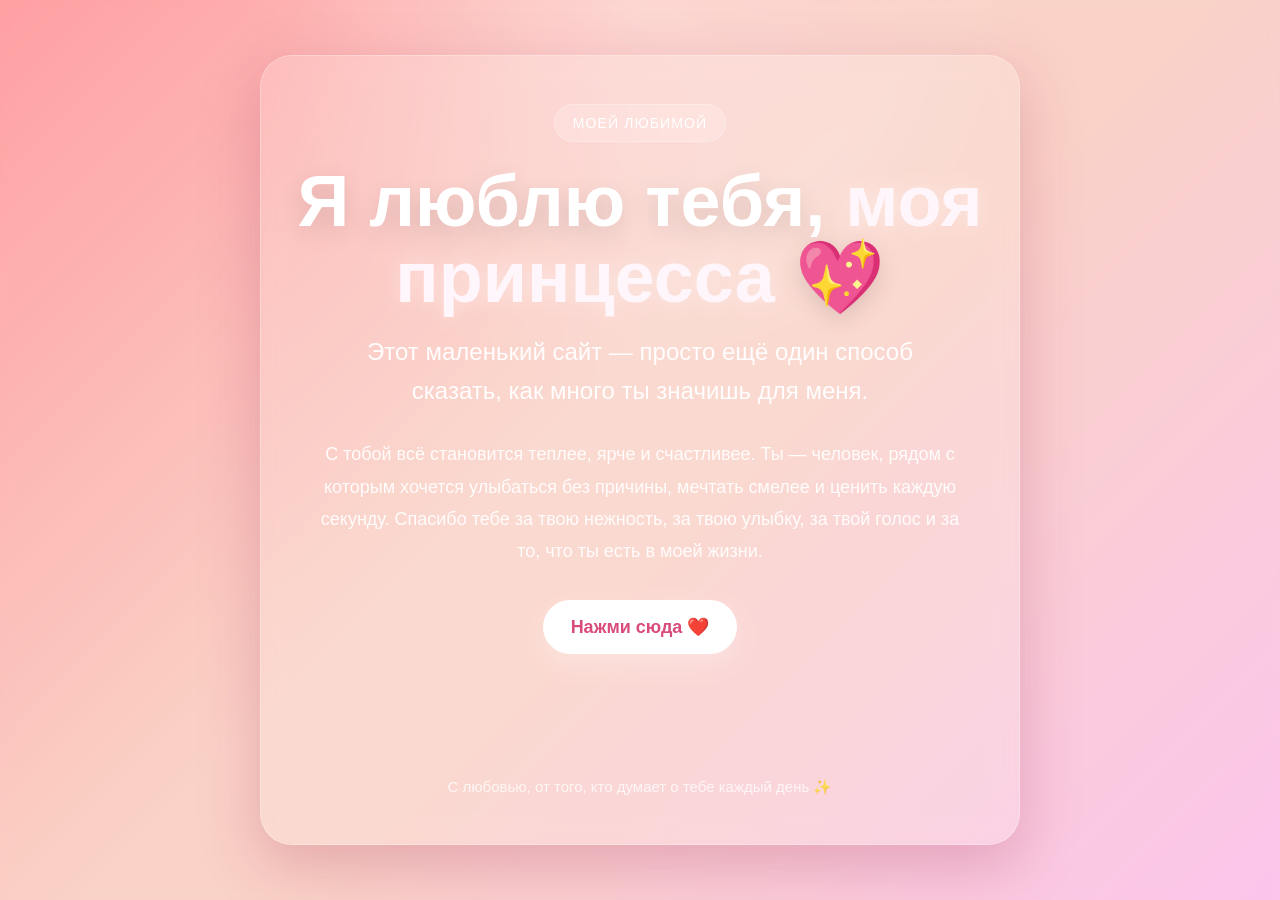
==== index.html @ 46964060 "Add files via upload" ====
<!DOCTYPE html>
<html lang="ru">
<head>
  <meta charset="UTF-8" />
  <meta name="viewport" content="width=device-width, initial-scale=1.0" />
  <title>Признание в любви</title>
  <style>
    * {
      margin: 0;
      padding: 0;
      box-sizing: border-box;
    }

    body {
      font-family: Arial, Helvetica, sans-serif;
      min-height: 100vh;
      background:
        radial-gradient(circle at top, rgba(255,255,255,0.35), transparent 35%),
        linear-gradient(135deg, #ff9a9e 0%, #fad0c4 45%, #fad0c4 55%, #fbc2eb 100%);
      overflow: hidden;
      color: #fff;
    }

    .overlay {
      position: fixed;
      inset: 0;
      background: rgba(255, 255, 255, 0.06);
      backdrop-filter: blur(4px);
    }

    .container {
      position: relative;
      z-index: 2;
      min-height: 100vh;
      display: flex;
      align-items: center;
      justify-content: center;
      padding: 24px;
    }

    .card {
      width: min(760px, 100%);
      background: rgba(255, 255, 255, 0.16);
      border: 1px solid rgba(255, 255, 255, 0.25);
      border-radius: 32px;
      padding: 48px 32px;
      text-align: center;
      box-shadow: 0 20px 60px rgba(165, 38, 86, 0.25);
      backdrop-filter: blur(14px);
      animation: fadeUp 1.2s ease;
    }

    .badge {
      display: inline-block;
      padding: 10px 18px;
      border-radius: 999px;
      background: rgba(255, 255, 255, 0.18);
      border: 1px solid rgba(255, 255, 255, 0.25);
      font-size: 14px;
      letter-spacing: 0.08em;
      text-transform: uppercase;
      margin-bottom: 22px;
    }

    h1 {
      font-size: clamp(38px, 6vw, 72px);
      line-height: 1.05;
      margin-bottom: 18px;
      text-shadow: 0 8px 24px rgba(0,0,0,0.12);
    }

    .name {
      color: #fff6fb;
      text-shadow: 0 0 18px rgba(255,255,255,0.35);
    }

    .subtitle {
      font-size: clamp(18px, 2.5vw, 24px);
      line-height: 1.6;
      max-width: 620px;
      margin: 0 auto 28px;
      color: rgba(255,255,255,0.95);
    }

    .message {
      max-width: 650px;
      margin: 0 auto 32px;
      font-size: 18px;
      line-height: 1.8;
      color: rgba(255,255,255,0.92);
    }

    .heart-btn {
      appearance: none;
      border: none;
      cursor: pointer;
      padding: 16px 28px;
      border-radius: 999px;
      font-size: 18px;
      font-weight: bold;
      color: #d94b7c;
      background: #fff;
      box-shadow: 0 10px 24px rgba(255,255,255,0.28);
      transition: transform 0.25s ease, box-shadow 0.25s ease;
    }

    .heart-btn:hover {
      transform: translateY(-2px) scale(1.03);
      box-shadow: 0 16px 32px rgba(255,255,255,0.34);
    }

    .secret {
      margin-top: 26px;
      font-size: 20px;
      line-height: 1.7;
      min-height: 68px;
      opacity: 0;
      transform: translateY(12px);
      transition: 0.45s ease;
      color: #fffdfd;
      text-shadow: 0 4px 12px rgba(0,0,0,0.08);
    }

    .secret.show {
      opacity: 1;
      transform: translateY(0);
    }

    .floating-heart {
      position: absolute;
      bottom: -20px;
      color: rgba(255,255,255,0.8);
      font-size: 18px;
      animation: floatUp linear forwards;
      pointer-events: none;
      user-select: none;
    }

    .footer {
      margin-top: 30px;
      font-size: 15px;
      color: rgba(255,255,255,0.78);
    }

    @keyframes fadeUp {
      from {
        opacity: 0;
        transform: translateY(30px);
      }
      to {
        opacity: 1;
        transform: translateY(0);
      }
    }

    @keyframes floatUp {
      0% {
        transform: translateY(0) scale(1);
        opacity: 0;
      }
      15% {
        opacity: 1;
      }
      100% {
        transform: translateY(-120vh) scale(1.8);
        opacity: 0;
      }
    }

    @media (max-width: 640px) {
      .card {
        padding: 34px 22px;
        border-radius: 24px;
      }

      .message {
        font-size: 16px;
      }

      .secret {
        font-size: 18px;
      }
    }
  </style>
</head>
<body>
  <div class="overlay"></div>

  <div class="container">
    <div class="card">
      <div class="badge">Моей любимой</div>
      <h1>Я люблю тебя, <span class="name">моя принцесса</span> 💖</h1>
      <p class="subtitle">
        Этот маленький сайт — просто ещё один способ сказать, как много ты значишь для меня.
      </p>

      <div class="message">
        С тобой всё становится теплее, ярче и счастливее. Ты — человек, рядом с которым хочется
        улыбаться без причины, мечтать смелее и ценить каждую секунду. Спасибо тебе за твою нежность,
        за твою улыбку, за твой голос и за то, что ты есть в моей жизни.
      </div>

      <button class="heart-btn" id="loveBtn">Нажми сюда ❤️</button>
      <div class="secret" id="secretMessage">
        Я хочу быть тем человеком, который каждый день делает тебя счастливой. Люблю тебя всем сердцем. 💘
      </div>

      <div class="footer">С любовью, от того, кто думает о тебе каждый день ✨</div>
    </div>
  </div>

  <script>
    const btn = document.getElementById('loveBtn');
    const secret = document.getElementById('secretMessage');

    btn.addEventListener('click', () => {
      secret.classList.toggle('show');

      for (let i = 0; i < 18; i++) {
        createHeart();
      }
    });

    function createHeart() {
      const heart = document.createElement('div');
      heart.className = 'floating-heart';

      heart.innerHTML = `
        <svg viewBox="0 0 24 24" width="100%" height="100%" fill="currentColor" xmlns="http://www.w3.org/2000/svg">
          <path d="M12 21s-6.716-4.35-9.428-7.062C.86 12.226 0 10.87 0 9.25 0 6.35 2.35 4 5.25 4c1.66 0 3.14.81 4.06 2.05C10.61 4.81 12.09 4 13.75 4 16.65 4 19 6.35 19 9.25c0 1.62-.86 2.98-2.57 4.69C13.72 16.65 12 21 12 21z"/>
        </svg>`;

      heart.style.left = Math.random() * 100 + 'vw';
      heart.style.animationDuration = (3 + Math.random() * 3) + 's';

      const size = 16 + Math.random() * 28;
      heart.style.width = size + 'px';
      heart.style.height = size + 'px';

      document.body.appendChild(heart);

      setTimeout(() => {
        heart.remove();
      }, 6500);
    }

    setInterval(() => {
      if (document.querySelectorAll('.floating-heart').length < 8) {
        createHeart();
      }
    }, 900);
  </script>
</body>
</html>
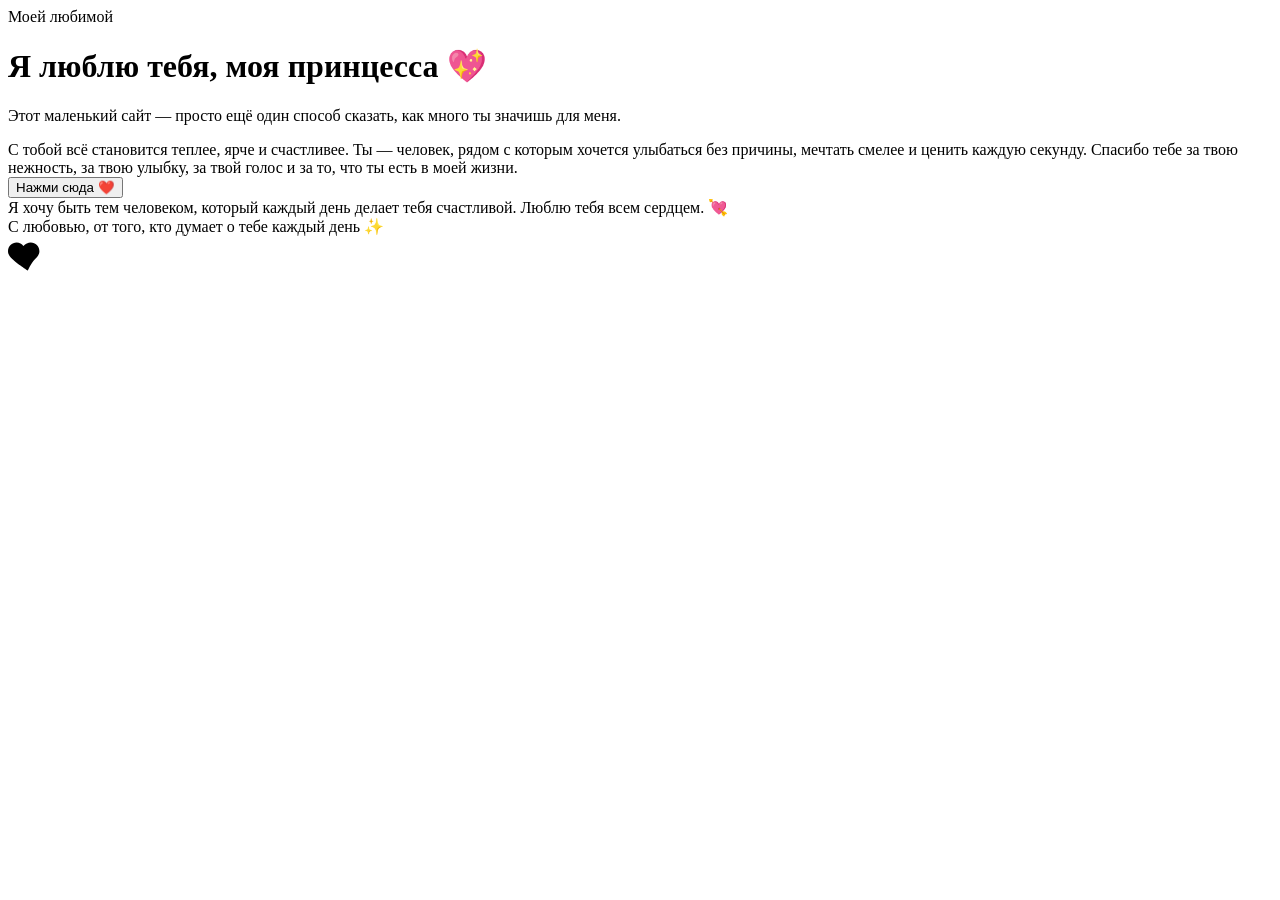
==== commit 5bdd7dc7: "Update index.html" ====
--- a/index.html
+++ b/index.html
@@ -4,184 +4,7 @@
   <meta charset="UTF-8" />
   <meta name="viewport" content="width=device-width, initial-scale=1.0" />
   <title>Признание в любви</title>
-  <style>
-    * {
-      margin: 0;
-      padding: 0;
-      box-sizing: border-box;
-    }
-
-    body {
-      font-family: Arial, Helvetica, sans-serif;
-      min-height: 100vh;
-      background:
-        radial-gradient(circle at top, rgba(255,255,255,0.35), transparent 35%),
-        linear-gradient(135deg, #ff9a9e 0%, #fad0c4 45%, #fad0c4 55%, #fbc2eb 100%);
-      overflow: hidden;
-      color: #fff;
-    }
-
-    .overlay {
-      position: fixed;
-      inset: 0;
-      background: rgba(255, 255, 255, 0.06);
-      backdrop-filter: blur(4px);
-    }
-
-    .container {
-      position: relative;
-      z-index: 2;
-      min-height: 100vh;
-      display: flex;
-      align-items: center;
-      justify-content: center;
-      padding: 24px;
-    }
-
-    .card {
-      width: min(760px, 100%);
-      background: rgba(255, 255, 255, 0.16);
-      border: 1px solid rgba(255, 255, 255, 0.25);
-      border-radius: 32px;
-      padding: 48px 32px;
-      text-align: center;
-      box-shadow: 0 20px 60px rgba(165, 38, 86, 0.25);
-      backdrop-filter: blur(14px);
-      animation: fadeUp 1.2s ease;
-    }
-
-    .badge {
-      display: inline-block;
-      padding: 10px 18px;
-      border-radius: 999px;
-      background: rgba(255, 255, 255, 0.18);
-      border: 1px solid rgba(255, 255, 255, 0.25);
-      font-size: 14px;
-      letter-spacing: 0.08em;
-      text-transform: uppercase;
-      margin-bottom: 22px;
-    }
-
-    h1 {
-      font-size: clamp(38px, 6vw, 72px);
-      line-height: 1.05;
-      margin-bottom: 18px;
-      text-shadow: 0 8px 24px rgba(0,0,0,0.12);
-    }
-
-    .name {
-      color: #fff6fb;
-      text-shadow: 0 0 18px rgba(255,255,255,0.35);
-    }
-
-    .subtitle {
-      font-size: clamp(18px, 2.5vw, 24px);
-      line-height: 1.6;
-      max-width: 620px;
-      margin: 0 auto 28px;
-      color: rgba(255,255,255,0.95);
-    }
-
-    .message {
-      max-width: 650px;
-      margin: 0 auto 32px;
-      font-size: 18px;
-      line-height: 1.8;
-      color: rgba(255,255,255,0.92);
-    }
-
-    .heart-btn {
-      appearance: none;
-      border: none;
-      cursor: pointer;
-      padding: 16px 28px;
-      border-radius: 999px;
-      font-size: 18px;
-      font-weight: bold;
-      color: #d94b7c;
-      background: #fff;
-      box-shadow: 0 10px 24px rgba(255,255,255,0.28);
-      transition: transform 0.25s ease, box-shadow 0.25s ease;
-    }
-
-    .heart-btn:hover {
-      transform: translateY(-2px) scale(1.03);
-      box-shadow: 0 16px 32px rgba(255,255,255,0.34);
-    }
-
-    .secret {
-      margin-top: 26px;
-      font-size: 20px;
-      line-height: 1.7;
-      min-height: 68px;
-      opacity: 0;
-      transform: translateY(12px);
-      transition: 0.45s ease;
-      color: #fffdfd;
-      text-shadow: 0 4px 12px rgba(0,0,0,0.08);
-    }
-
-    .secret.show {
-      opacity: 1;
-      transform: translateY(0);
-    }
-
-    .floating-heart {
-      position: absolute;
-      bottom: -20px;
-      color: rgba(255,255,255,0.8);
-      font-size: 18px;
-      animation: floatUp linear forwards;
-      pointer-events: none;
-      user-select: none;
-    }
-
-    .footer {
-      margin-top: 30px;
-      font-size: 15px;
-      color: rgba(255,255,255,0.78);
-    }
-
-    @keyframes fadeUp {
-      from {
-        opacity: 0;
-        transform: translateY(30px);
-      }
-      to {
-        opacity: 1;
-        transform: translateY(0);
-      }
-    }
-
-    @keyframes floatUp {
-      0% {
-        transform: translateY(0) scale(1);
-        opacity: 0;
-      }
-      15% {
-        opacity: 1;
-      }
-      100% {
-        transform: translateY(-120vh) scale(1.8);
-        opacity: 0;
-      }
-    }
-
-    @media (max-width: 640px) {
-      .card {
-        padding: 34px 22px;
-        border-radius: 24px;
-      }
-
-      .message {
-        font-size: 16px;
-      }
-
-      .secret {
-        font-size: 18px;
-      }
-    }
-  </style>
+  <link rel="stylesheet" href="styles.css" />
 </head>
 <body>
   <div class="overlay"></div>
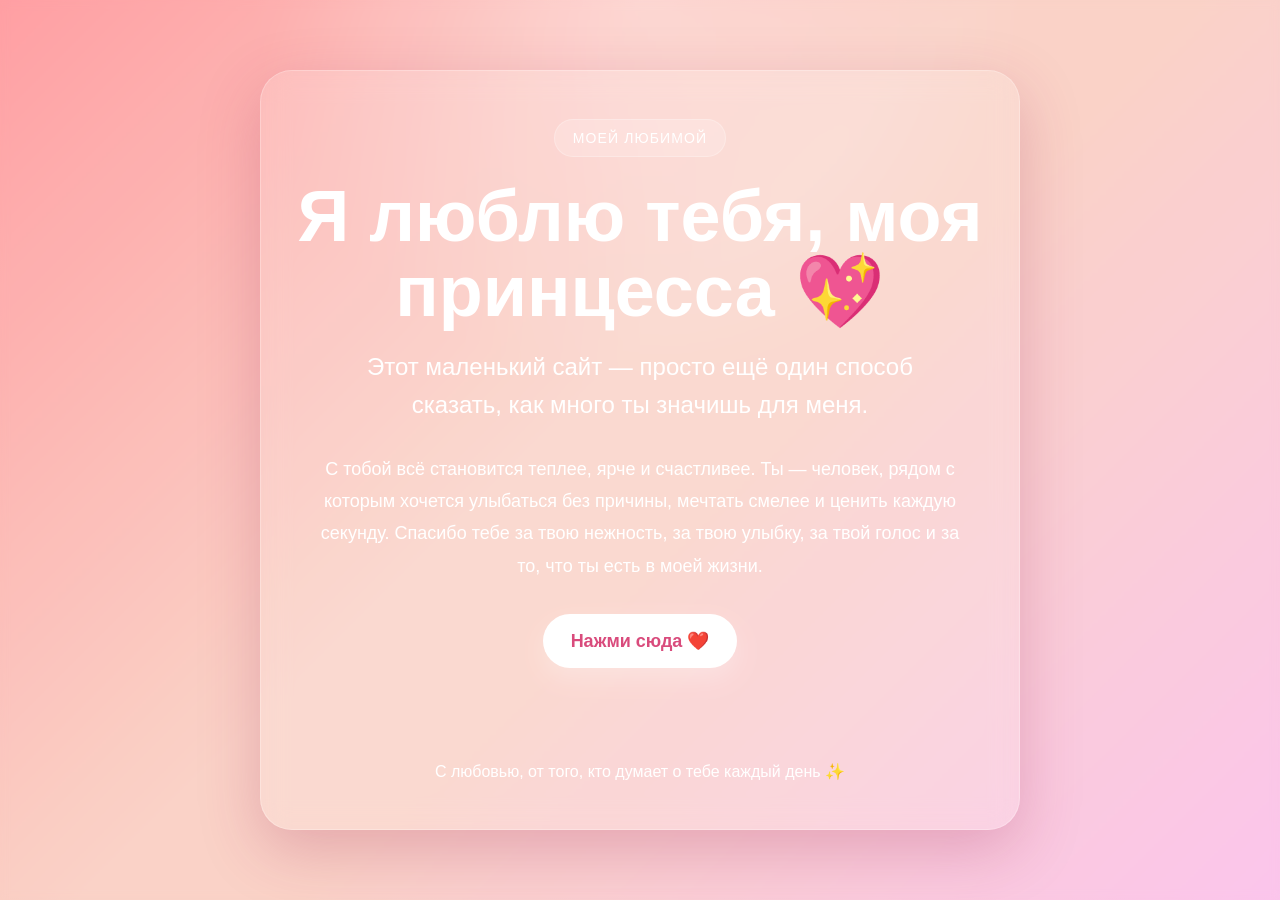
==== commit 1ff10cc1: "Update index.html" ====
--- a/index.html
+++ b/index.html
@@ -1,6 +1,7 @@
 <!DOCTYPE html>
 <html lang="ru">
 <head>
+  <link href="https://fonts.googleapis.com/css2?family=Great+Vibes&display=swap" rel="stylesheet">
   <meta charset="UTF-8" />
   <meta name="viewport" content="width=device-width, initial-scale=1.0" />
   <title>Признание в любви</title>
@@ -75,3 +76,4 @@
   </script>
 </body>
 </html>
+
--- a/styles.css
+++ b/styles.css
@@ -0,0 +1,158 @@
+* {
+  margin: 0;
+  padding: 0;
+  box-sizing: border-box;
+}
+
+body {
+  font-family: Arial, Helvetica, sans-serif;
+  min-height: 100vh;
+  background:
+    radial-gradient(circle at top, rgba(255,255,255,0.35), transparent 35%),
+    linear-gradient(135deg, #ff9a9e 0%, #fad0c4 45%, #fad0c4 55%, #fbc2eb 100%);
+  overflow-x: hidden;
+  overflow-y: auto;
+  color: #fff;
+}
+
+.overlay {
+  position: fixed;
+  inset: 0;
+  background: rgba(255, 255, 255, 0.06);
+  backdrop-filter: blur(4px);
+  pointer-events: none;
+}
+
+.container {
+  position: relative;
+  z-index: 2;
+  min-height: 100vh;
+  display: flex;
+  align-items: center;
+  justify-content: center;
+  padding: 24px;
+}
+
+.card {
+  width: min(760px, 100%);
+  background: rgba(255, 255, 255, 0.16);
+  border: 1px solid rgba(255, 255, 255, 0.25);
+  border-radius: 32px;
+  padding: 48px 32px;
+  text-align: center;
+  box-shadow: 0 20px 60px rgba(165, 38, 86, 0.25);
+  backdrop-filter: blur(14px);
+  animation: fadeUp 1.2s ease;
+}
+
+.badge {
+  display: inline-block;
+  padding: 10px 18px;
+  border-radius: 999px;
+  background: rgba(255, 255, 255, 0.18);
+  border: 1px solid rgba(255, 255, 255, 0.25);
+  font-size: 14px;
+  letter-spacing: 0.08em;
+  text-transform: uppercase;
+  margin-bottom: 22px;
+}
+
+h1 {
+  font-size: clamp(38px, 6vw, 72px);
+  line-height: 1.05;
+  margin-bottom: 18px;
+}
+
+.subtitle {
+  font-size: clamp(18px, 2.5vw, 24px);
+  line-height: 1.6;
+  max-width: 620px;
+  margin: 0 auto 28px;
+}
+
+.message {
+  max-width: 650px;
+  margin: 0 auto 32px;
+  font-size: 18px;
+  line-height: 1.8;
+}
+
+.heart-btn {
+  border: none;
+  cursor: pointer;
+  padding: 16px 28px;
+  border-radius: 999px;
+  font-size: 18px;
+  font-weight: bold;
+  color: #d94b7c;
+  background: #fff;
+  box-shadow: 0 10px 24px rgba(255,255,255,0.28);
+}
+
+.secret {
+  margin-top: 26px;
+  font-size: 20px;
+  line-height: 1.7;
+  min-height: 68px;
+  opacity: 0;
+  transform: translateY(12px);
+  transition: 0.45s ease;
+}
+
+.secret.show {
+  opacity: 1;
+  transform: translateY(0);
+}
+
+.floating-heart {
+  position: fixed;
+  bottom: -20px;
+  color: rgba(255,255,255,0.8);
+  animation: floatUp linear forwards;
+  pointer-events: none;
+}
+
+@keyframes fadeUp {
+  from {
+    opacity: 0;
+    transform: translateY(30px);
+  }
+  to {
+    opacity: 1;
+    transform: translateY(0);
+  }
+}
+
+@keyframes floatUp {
+  0% {
+    transform: translateY(0) scale(1);
+    opacity: 0;
+  }
+  15% {
+    opacity: 1;
+  }
+  100% {
+    transform: translateY(-120vh) scale(1.8);
+    opacity: 0;
+  }
+}
+
+@media (max-width: 640px) {
+  .container {
+    align-items: flex-start;
+    padding: 18px 12px 28px;
+  }
+
+  .card {
+    width: 100%;
+    padding: 26px 18px;
+  }
+
+  .message {
+    font-size: 15px;
+  }
+
+  .secret {
+    font-size: 17px;
+  }
+}
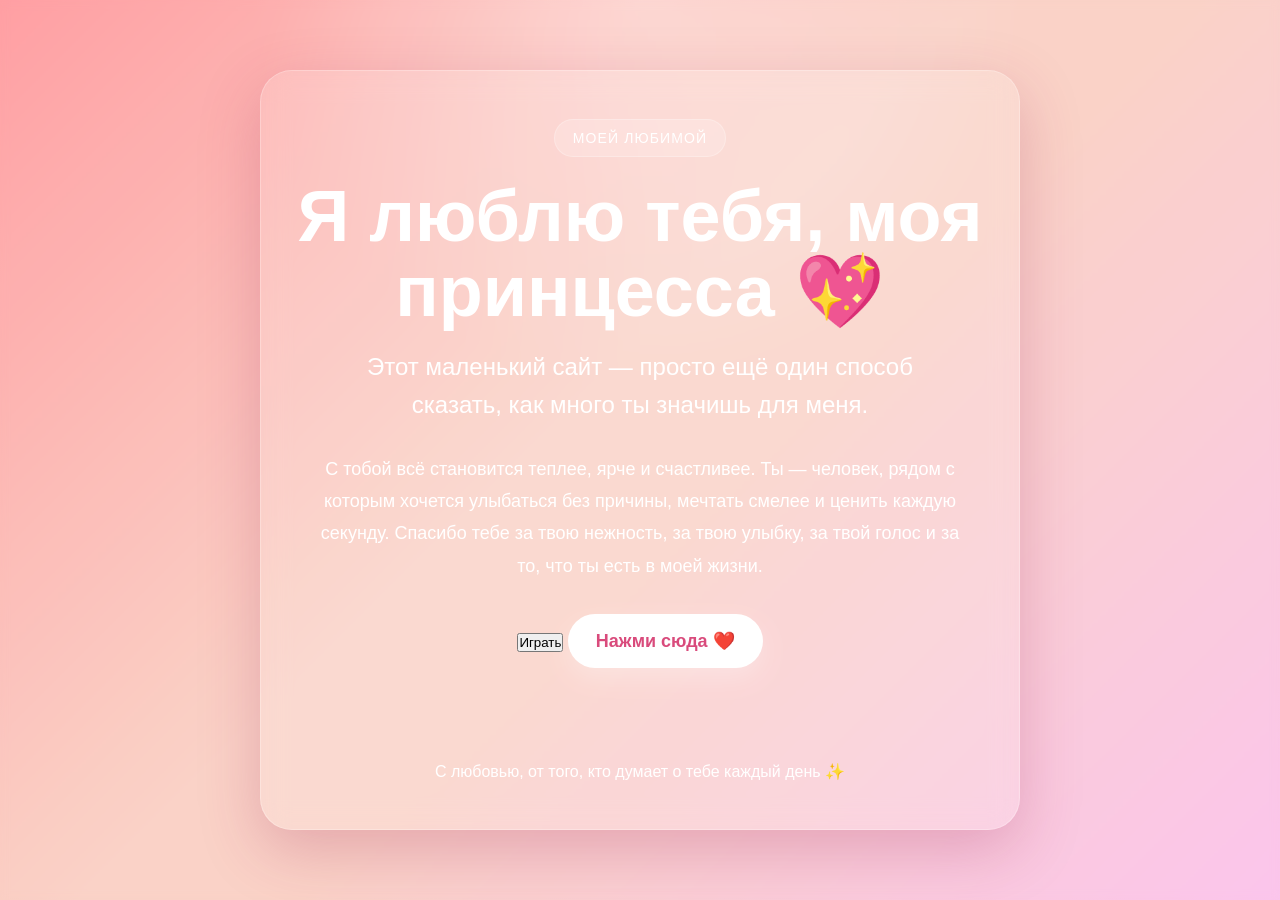
==== commit f6bd8ddd: "Update index.html" ====
--- a/index.html
+++ b/index.html
@@ -23,7 +23,9 @@
         улыбаться без причины, мечтать смелее и ценить каждую секунду. Спасибо тебе за твою нежность,
         за твою улыбку, за твой голос и за то, что ты есть в моей жизни.
       </div>
-
+      <button onclick="window.location.href='neon_tower_defense_duo.html'">
+      Играть
+      </button>
       <button class="heart-btn" id="loveBtn">Нажми сюда ❤️</button>
       <div class="secret" id="secretMessage">
         Я хочу быть тем человеком, который каждый день делает тебя счастливой. Люблю тебя всем сердцем. 💘
--- a/styles.css
+++ b/styles.css
@@ -5,7 +5,7 @@
 }
 
 body {
-  font-family: Arial, Helvetica, sans-serif;
+  font-family: Great Vibes, Helvetica, sans-serif;
   min-height: 100vh;
   background:
     radial-gradient(circle at top, rgba(255,255,255,0.35), transparent 35%),
@@ -156,3 +156,4 @@
     font-size: 17px;
   }
 }
+
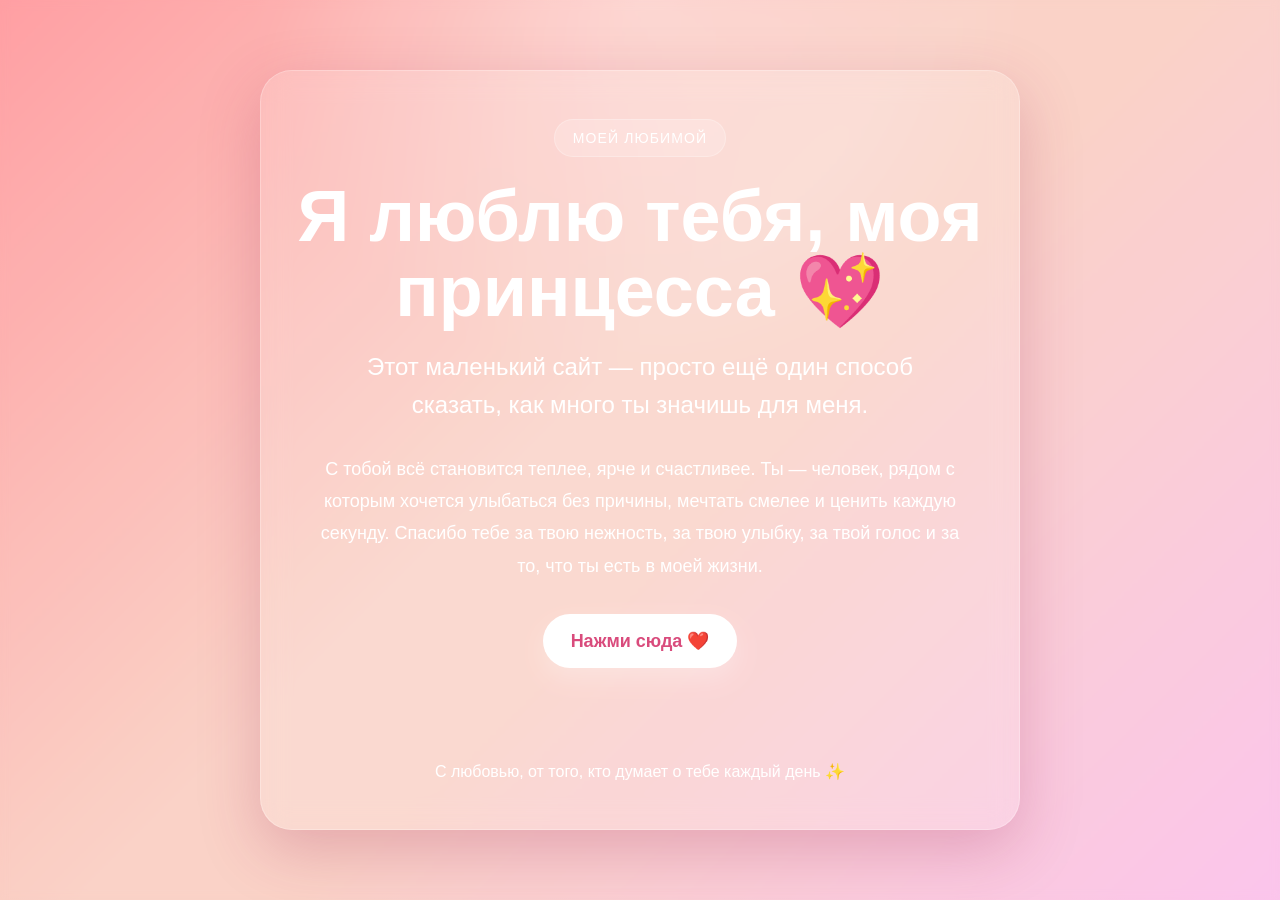
==== commit 821b16ca: "Update index.html" ====
--- a/index.html
+++ b/index.html
@@ -23,9 +23,7 @@
         улыбаться без причины, мечтать смелее и ценить каждую секунду. Спасибо тебе за твою нежность,
         за твою улыбку, за твой голос и за то, что ты есть в моей жизни.
       </div>
-      <button onclick="window.location.href='neon_tower_defense_duo.html'">
-      Играть
-      </button>
+
       <button class="heart-btn" id="loveBtn">Нажми сюда ❤️</button>
       <div class="secret" id="secretMessage">
         Я хочу быть тем человеком, который каждый день делает тебя счастливой. Люблю тебя всем сердцем. 💘
